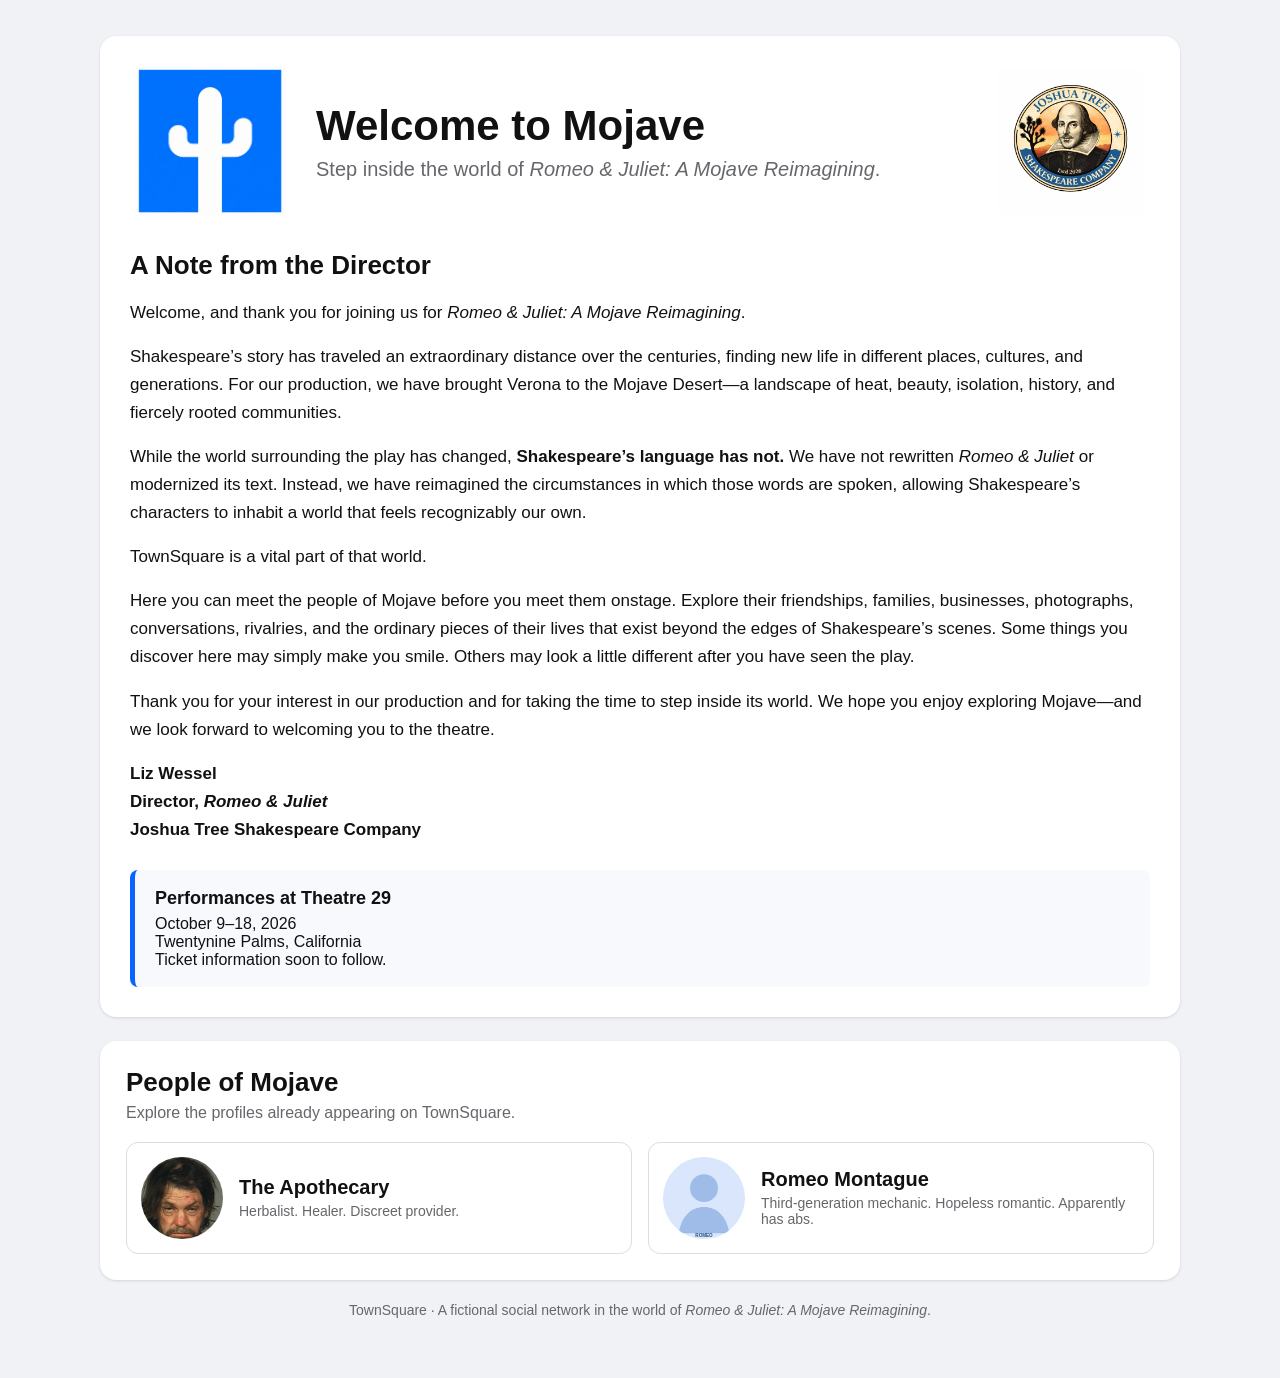
==== index.html @ bbc2aeb8 "Add files via upload" ====
<!doctype html>
<html lang="en">
<head>
<meta charset="utf-8">
<meta name="viewport" content="width=device-width,initial-scale=1">
<title>TownSquare | Welcome to Mojave</title>
<style>
*{box-sizing:border-box}
body{margin:0;font-family:-apple-system,BlinkMacSystemFont,"Segoe UI",Roboto,Arial,sans-serif;background:#f0f2f5;color:#111}
a{text-decoration:none;color:inherit}
.page{max-width:1120px;margin:0 auto;padding:36px 20px 60px}
.hero{background:#fff;border-radius:16px;box-shadow:0 1px 3px rgba(0,0,0,.12);overflow:hidden;margin-bottom:24px}
.hero-top{display:grid;grid-template-columns:160px 1fr 160px;gap:26px;align-items:center;padding:30px}
.logo-wrap,.jtsc-logo-wrap{display:flex;align-items:center;justify-content:center}
.logo-wrap img{width:150px;height:150px;object-fit:cover}.jtsc-logo-wrap img{width:145px;height:145px;object-fit:contain}
.hero-copy h1{font-size:42px;margin:0 0 8px}
.hero-copy p{font-size:20px;color:#65676b;margin:0}
.statement{padding:0 30px 30px}
.statement h2{font-size:26px;margin:4px 0 18px}
.statement p{font-size:17px;line-height:1.65;margin:0 0 16px}
.signature{margin-top:20px;font-weight:700}
.performance{margin-top:26px;padding:18px 20px;background:#f7f9fc;border-left:5px solid #0866ff;border-radius:8px}
.performance strong{display:block;font-size:18px;margin-bottom:6px}
.people{background:#fff;border-radius:16px;box-shadow:0 1px 3px rgba(0,0,0,.12);padding:26px}
.people h2{font-size:26px;margin:0 0 6px}
.people-intro{color:#65676b;margin:0 0 20px}
.profile-grid{display:grid;grid-template-columns:repeat(2,minmax(0,1fr));gap:16px}
.profile-card{display:flex;align-items:center;gap:16px;padding:14px;border:1px solid #dadde1;border-radius:12px;background:#fff;transition:transform .15s ease,box-shadow .15s ease}
.profile-card:hover{transform:translateY(-2px);box-shadow:0 4px 12px rgba(0,0,0,.10)}
.profile-card img{width:82px;height:82px;border-radius:50%;object-fit:cover}
.profile-card .name{font-size:20px;font-weight:800}
.profile-card .sub{display:block;margin-top:4px;color:#65676b;font-size:14px}
.footer{text-align:center;color:#65676b;font-size:14px;padding-top:22px}
@media(max-width:720px){
.hero-top{grid-template-columns:1fr;text-align:center}
.logo-wrap img{width:130px;height:130px}.jtsc-logo-wrap img{width:125px;height:125px}
.hero-copy h1{font-size:34px}
.statement{padding:0 20px 24px}
.profile-grid{grid-template-columns:1fr}
}
</style>
</head>
<body>
<main class="page">

<section class="hero">
<div class="hero-top">
<div class="logo-wrap">
<img src="assets/townsquare-logo.png" alt="TownSquare logo">
</div>
<div class="hero-copy">
<h1>Welcome to Mojave</h1>
<p>Step inside the world of <i>Romeo &amp; Juliet: A Mojave Reimagining</i>.</p>
</div>
<div class="jtsc-logo-wrap">
<img src="assets/jtsc-logo.png" alt="Joshua Tree Shakespeare Company logo">
</div>
</div>

<div class="statement">
<h2>A Note from the Director</h2>

<p>Welcome, and thank you for joining us for <i>Romeo &amp; Juliet: A Mojave Reimagining</i>.</p>

<p>Shakespeare’s story has traveled an extraordinary distance over the centuries, finding new life in different places, cultures, and generations. For our production, we have brought Verona to the Mojave Desert—a landscape of heat, beauty, isolation, history, and fiercely rooted communities.</p>

<p>While the world surrounding the play has changed, <strong>Shakespeare’s language has not.</strong> We have not rewritten <i>Romeo &amp; Juliet</i> or modernized its text. Instead, we have reimagined the circumstances in which those words are spoken, allowing Shakespeare’s characters to inhabit a world that feels recognizably our own.</p>

<p>TownSquare is a vital part of that world.</p>

<p>Here you can meet the people of Mojave before you meet them onstage. Explore their friendships, families, businesses, photographs, conversations, rivalries, and the ordinary pieces of their lives that exist beyond the edges of Shakespeare’s scenes. Some things you discover here may simply make you smile. Others may look a little different after you have seen the play.</p>

<p>Thank you for your interest in our production and for taking the time to step inside its world. We hope you enjoy exploring Mojave—and we look forward to welcoming you to the theatre.</p>

<p class="signature">Liz Wessel<br>Director, <i>Romeo &amp; Juliet</i><br>Joshua Tree Shakespeare Company</p>

<div class="performance">
<strong>Performances at Theatre 29</strong>
October 9–18, 2026<br>
Twentynine Palms, California<br>
Ticket information soon to follow.
</div>
</div>
</section>

<section class="people">
<h2>People of Mojave</h2>
<p class="people-intro">Explore the profiles already appearing on TownSquare.</p>

<div class="profile-grid">
<a class="profile-card" href="profiles/apothecary/">
<img src="assets/apothecary-profile.jpg" alt="The Apothecary">
<div>
<span class="name">The Apothecary</span>
<span class="sub">Herbalist. Healer. Discreet provider.</span>
</div>
</a>

<a class="profile-card" href="profiles/romeo-montague/">
<img src="assets/romeo-profile-placeholder.svg" alt="Romeo Montague placeholder">
<div>
<span class="name">Romeo Montague</span>
<span class="sub">Third-generation mechanic. Hopeless romantic. Apparently has abs.</span>
</div>
</a>
</div>
</section>

<div class="footer">TownSquare · A fictional social network in the world of <i>Romeo &amp; Juliet: A Mojave Reimagining</i>.</div>
</main>
</body>
</html>
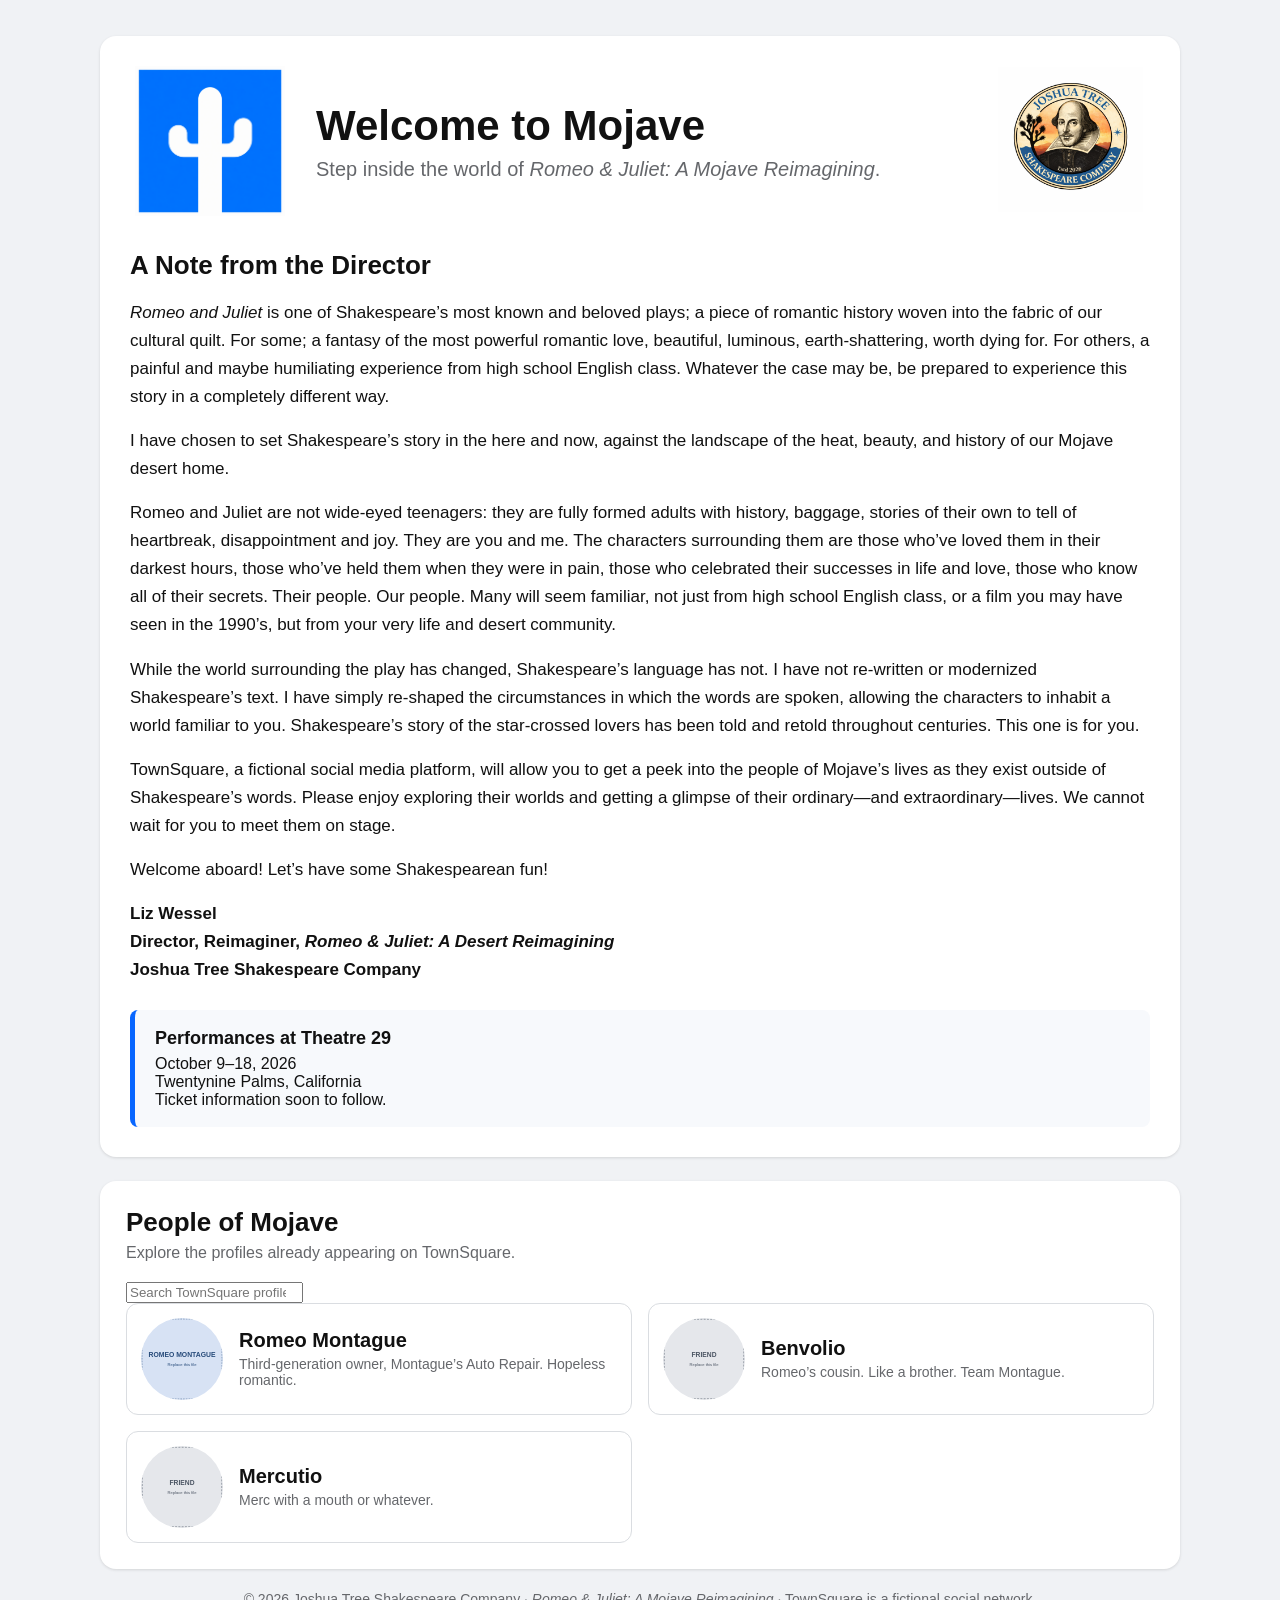
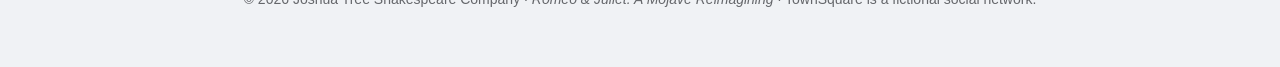
==== commit bd635d66: "Add files via upload" ====
--- a/index.html
+++ b/index.html
@@ -52,28 +52,18 @@
 <h1>Welcome to Mojave</h1>
 <p>Step inside the world of <i>Romeo &amp; Juliet: A Mojave Reimagining</i>.</p>
 </div>
-<div class="jtsc-logo-wrap">
-<img src="assets/jtsc-logo.png" alt="Joshua Tree Shakespeare Company logo">
-</div>
+<div class="jtsc-logo-wrap"><a href="https://joshuatreeshakespeare.org/" aria-label="Joshua Tree Shakespeare Company home"><img src="assets/jtsc-logo.png" alt="Joshua Tree Shakespeare Company logo"></a></div>
 </div>
 
 <div class="statement">
 <h2>A Note from the Director</h2>
-
-<p>Welcome, and thank you for joining us for <i>Romeo &amp; Juliet: A Mojave Reimagining</i>.</p>
-
-<p>Shakespeare’s story has traveled an extraordinary distance over the centuries, finding new life in different places, cultures, and generations. For our production, we have brought Verona to the Mojave Desert—a landscape of heat, beauty, isolation, history, and fiercely rooted communities.</p>
-
-<p>While the world surrounding the play has changed, <strong>Shakespeare’s language has not.</strong> We have not rewritten <i>Romeo &amp; Juliet</i> or modernized its text. Instead, we have reimagined the circumstances in which those words are spoken, allowing Shakespeare’s characters to inhabit a world that feels recognizably our own.</p>
-
-<p>TownSquare is a vital part of that world.</p>
-
-<p>Here you can meet the people of Mojave before you meet them onstage. Explore their friendships, families, businesses, photographs, conversations, rivalries, and the ordinary pieces of their lives that exist beyond the edges of Shakespeare’s scenes. Some things you discover here may simply make you smile. Others may look a little different after you have seen the play.</p>
-
-<p>Thank you for your interest in our production and for taking the time to step inside its world. We hope you enjoy exploring Mojave—and we look forward to welcoming you to the theatre.</p>
-
-<p class="signature">Liz Wessel<br>Director, <i>Romeo &amp; Juliet</i><br>Joshua Tree Shakespeare Company</p>
-
+<p><i>Romeo and Juliet</i> is one of Shakespeare’s most known and beloved plays; a piece of romantic history woven into the fabric of our cultural quilt. For some; a fantasy of the most powerful romantic love, beautiful, luminous, earth-shattering, worth dying for. For others, a painful and maybe humiliating experience from high school English class. Whatever the case may be, be prepared to experience this story in a completely different way.</p>
+<p>I have chosen to set Shakespeare’s story in the here and now, against the landscape of the heat, beauty, and history of our Mojave desert home.</p>
+<p>Romeo and Juliet are not wide-eyed teenagers: they are fully formed adults with history, baggage, stories of their own to tell of heartbreak, disappointment and joy. They are you and me. The characters surrounding them are those who’ve loved them in their darkest hours, those who’ve held them when they were in pain, those who celebrated their successes in life and love, those who know all of their secrets. Their people. Our people. Many will seem familiar, not just from high school English class, or a film you may have seen in the 1990’s, but from your very life and desert community.</p>
+<p>While the world surrounding the play has changed, Shakespeare’s language has not. I have not re-written or modernized Shakespeare’s text. I have simply re-shaped the circumstances in which the words are spoken, allowing the characters to inhabit a world familiar to you. Shakespeare’s story of the star-crossed lovers has been told and retold throughout centuries. This one is for you.</p>
+<p>TownSquare, a fictional social media platform, will allow you to get a peek into the people of Mojave’s lives as they exist outside of Shakespeare’s words. Please enjoy exploring their worlds and getting a glimpse of their ordinary—and extraordinary—lives. We cannot wait for you to meet them on stage.</p>
+<p>Welcome aboard! Let’s have some Shakespearean fun!</p>
+<p class="signature">Liz Wessel<br>Director, Reimaginer, <i>Romeo &amp; Juliet: A Desert Reimagining</i><br>Joshua Tree Shakespeare Company</p>
 <div class="performance">
 <strong>Performances at Theatre 29</strong>
 October 9–18, 2026<br>
@@ -85,28 +75,16 @@
 
 <section class="people">
 <h2>People of Mojave</h2>
-<p class="people-intro">Explore the profiles already appearing on TownSquare.</p>
+<p class="people-intro">Explore the profiles already appearing on TownSquare.</p><input class="search landing-search" type="search" placeholder="Search TownSquare profiles and press Return" aria-label="Search TownSquare">
 
 <div class="profile-grid">
-<a class="profile-card" href="profiles/apothecary/">
-<img src="assets/apothecary-profile.jpg" alt="The Apothecary">
-<div>
-<span class="name">The Apothecary</span>
-<span class="sub">Herbalist. Healer. Discreet provider.</span>
-</div>
-</a>
-
-<a class="profile-card" href="profiles/romeo-montague/">
-<img src="assets/romeo-profile-placeholder.svg" alt="Romeo Montague placeholder">
-<div>
-<span class="name">Romeo Montague</span>
-<span class="sub">Third-generation mechanic. Hopeless romantic. Apparently has abs.</span>
-</div>
-</a>
+<a class="profile-card" href="profiles/romeo-montague/"><img src="assets/romeo-profile.svg" alt="Romeo Montague"><div><span class="name">Romeo Montague</span><span class="sub">Third-generation owner, Montague’s Auto Repair. Hopeless romantic.</span></div></a>
+<a class="profile-card" href="profiles/benvolio/"><img src="assets/friend-placeholder.svg" alt="Benvolio"><div><span class="name">Benvolio</span><span class="sub">Romeo’s cousin. Like a brother. Team Montague.</span></div></a>
+<a class="profile-card" href="profiles/mercutio/"><img src="assets/friend-placeholder.svg" alt="Mercutio"><div><span class="name">Mercutio</span><span class="sub">Merc with a mouth or whatever.</span></div></a>
 </div>
 </section>
 
-<div class="footer">TownSquare · A fictional social network in the world of <i>Romeo &amp; Juliet: A Mojave Reimagining</i>.</div>
+<div class="footer">© 2026 Joshua Tree Shakespeare Company · <i>Romeo &amp; Juliet: A Mojave Reimagining</i> · TownSquare is a fictional social network.</div>
 </main>
-</body>
+<script src="js/townsquare.js"></script></body>
 </html>
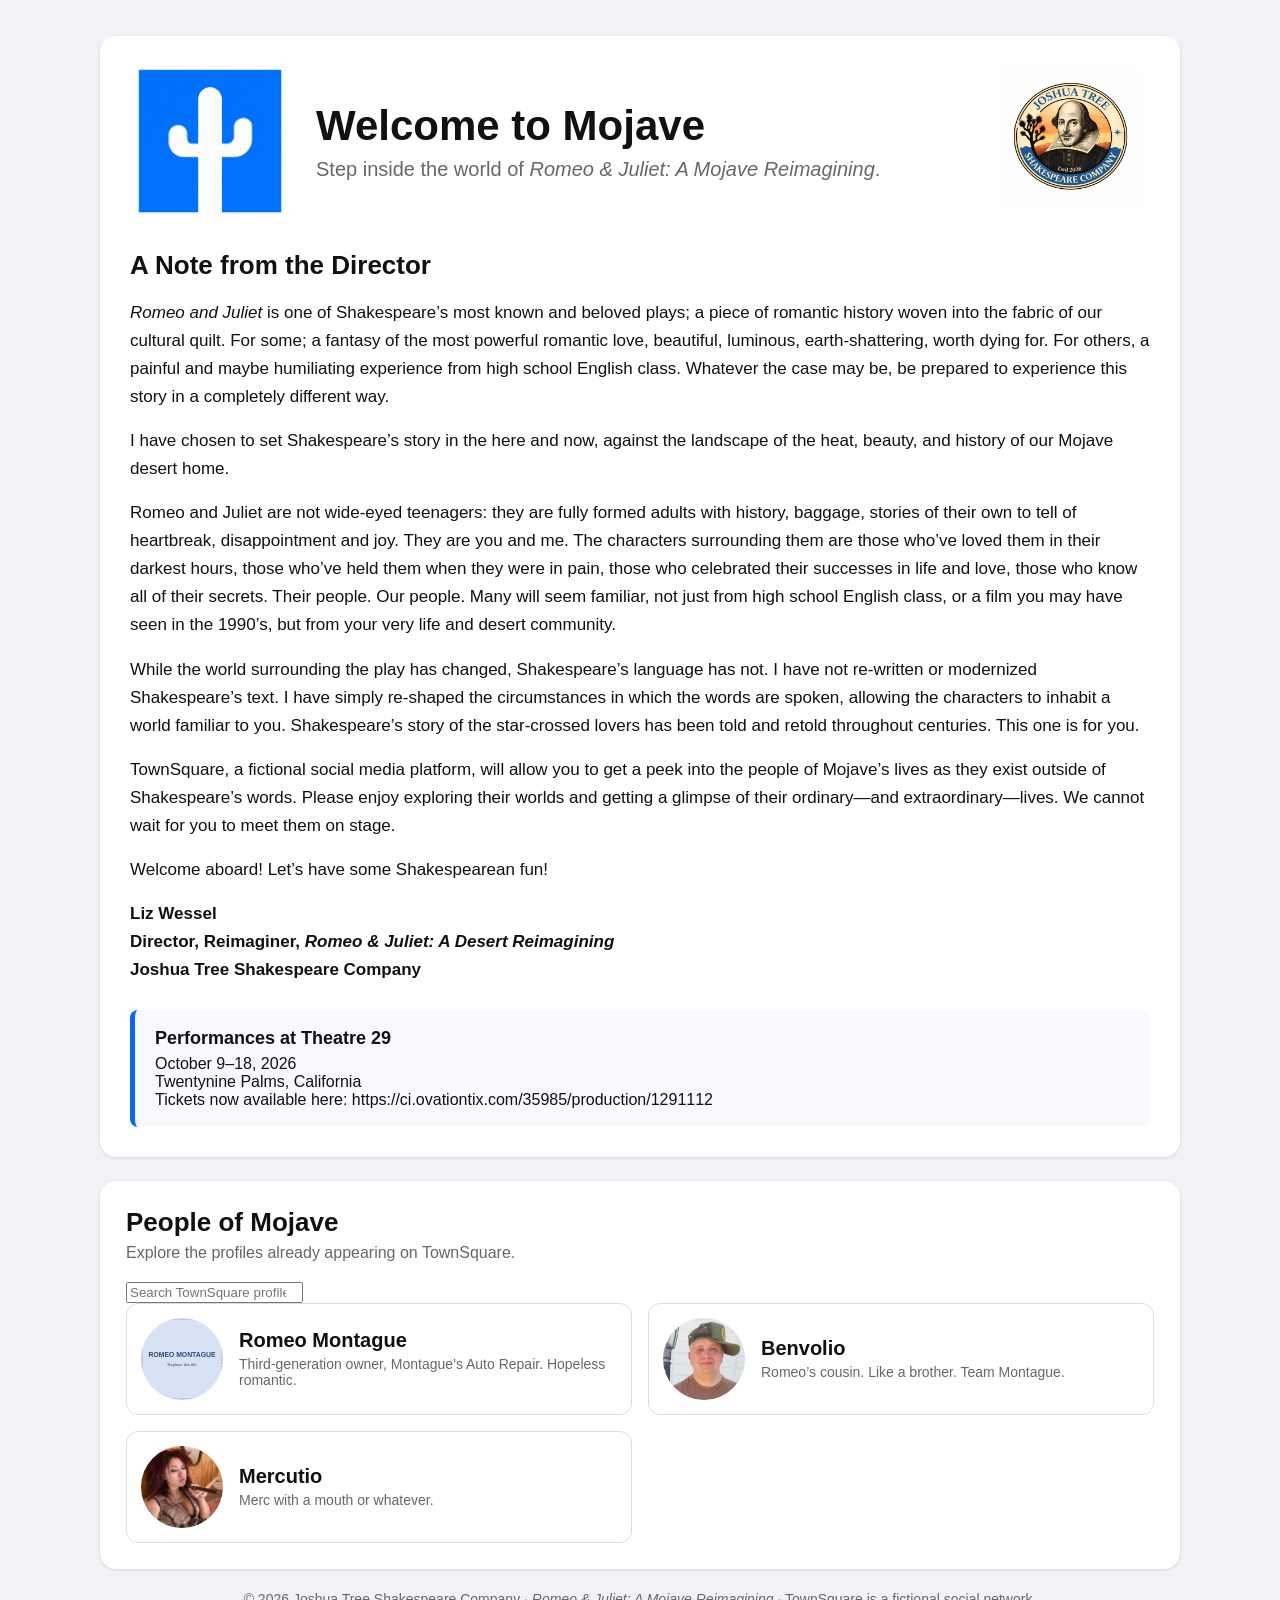
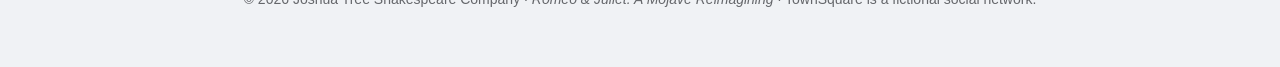
==== commit 2a984720: "Add files via upload" ====
--- a/index.html
+++ b/index.html
@@ -68,7 +68,7 @@
 <strong>Performances at Theatre 29</strong>
 October 9–18, 2026<br>
 Twentynine Palms, California<br>
-Ticket information soon to follow.
+Tickets now available here: <a href="https://ci.ovationtix.com/35985/production/1291112" target="_blank" rel="noopener">https://ci.ovationtix.com/35985/production/1291112</a>
 </div>
 </div>
 </section>
@@ -79,8 +79,8 @@
 
 <div class="profile-grid">
 <a class="profile-card" href="profiles/romeo-montague/"><img src="assets/romeo-profile.svg" alt="Romeo Montague"><div><span class="name">Romeo Montague</span><span class="sub">Third-generation owner, Montague’s Auto Repair. Hopeless romantic.</span></div></a>
-<a class="profile-card" href="profiles/benvolio/"><img src="assets/friend-placeholder.svg" alt="Benvolio"><div><span class="name">Benvolio</span><span class="sub">Romeo’s cousin. Like a brother. Team Montague.</span></div></a>
-<a class="profile-card" href="profiles/mercutio/"><img src="assets/friend-placeholder.svg" alt="Mercutio"><div><span class="name">Mercutio</span><span class="sub">Merc with a mouth or whatever.</span></div></a>
+<a class="profile-card" href="profiles/benvolio/"><img src="assets/benvolio-profile.jpg" alt="Benvolio"><div><span class="name">Benvolio</span><span class="sub">Romeo’s cousin. Like a brother. Team Montague.</span></div></a>
+<a class="profile-card" href="profiles/mercutio/"><img src="assets/mercutio-profile.jpg" alt="Mercutio"><div><span class="name">Mercutio</span><span class="sub">Merc with a mouth or whatever.</span></div></a>
 </div>
 </section>
 
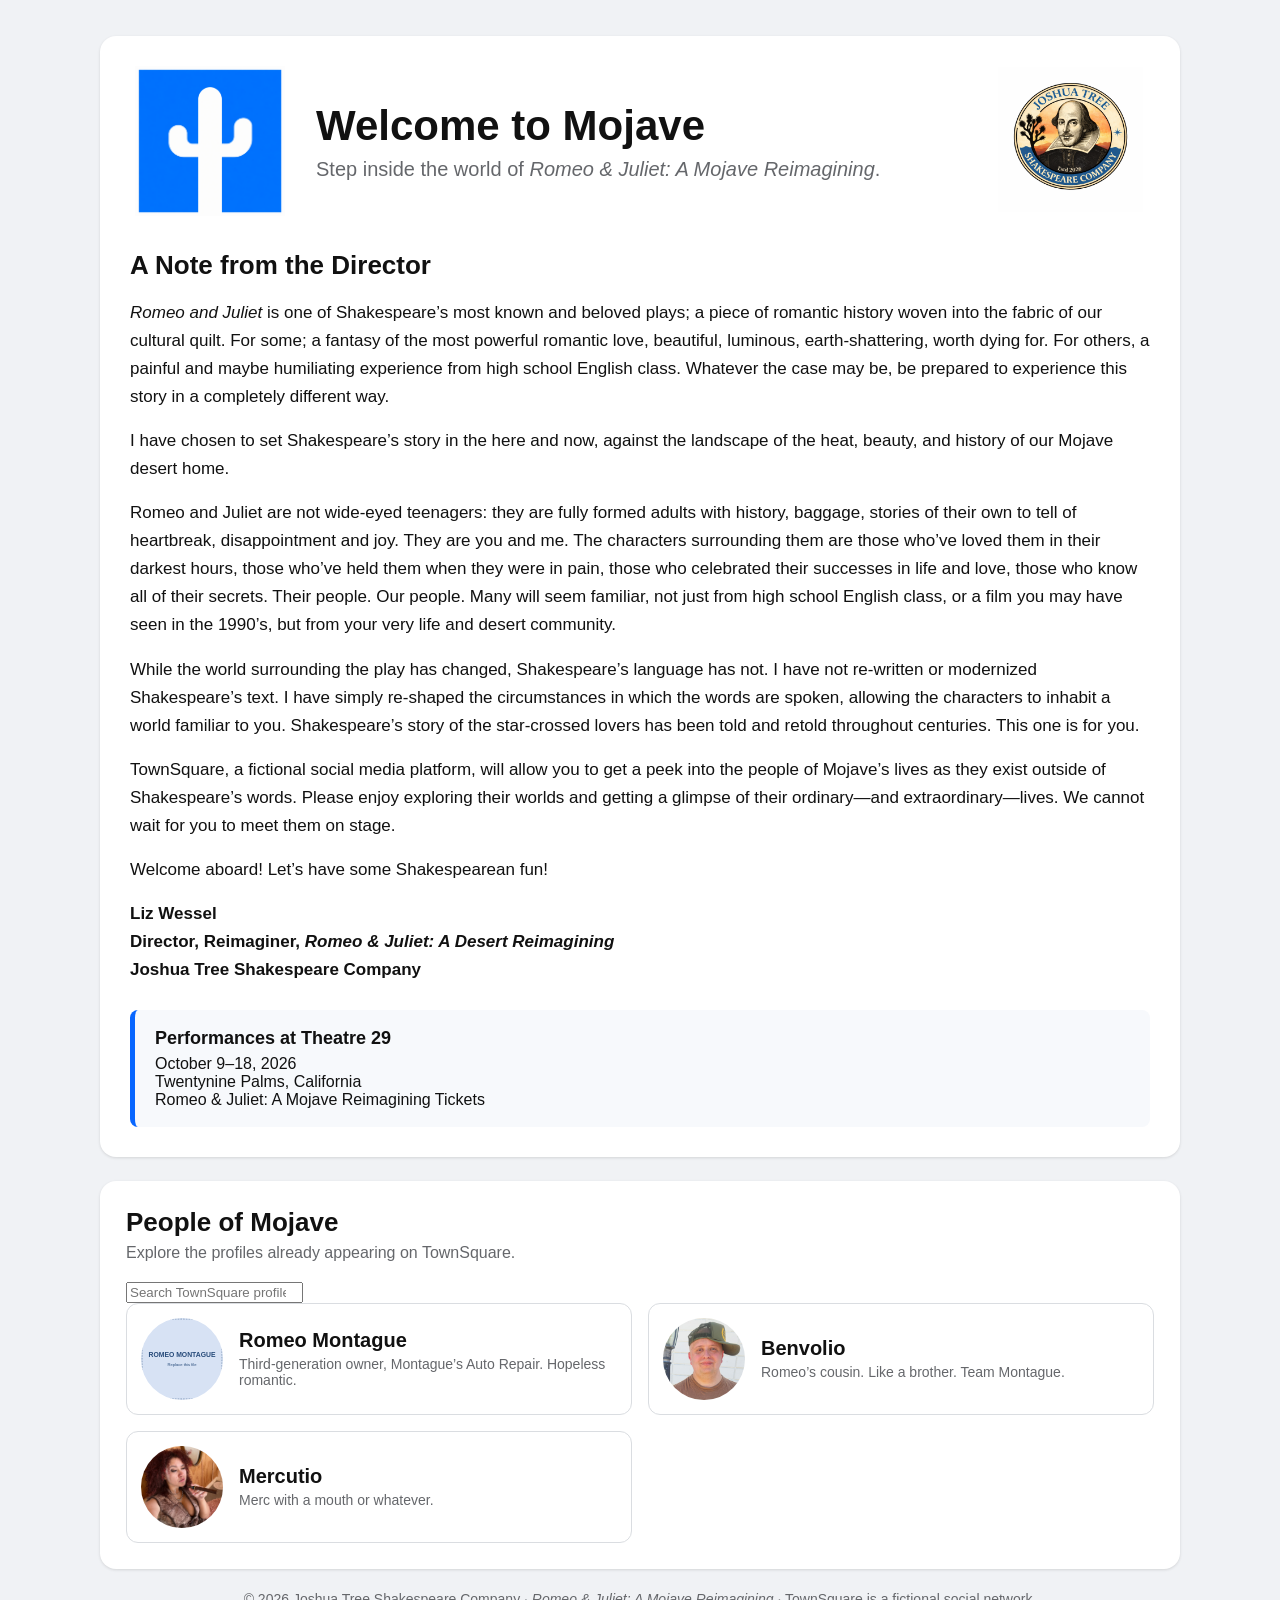
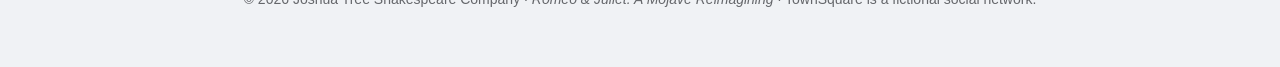
==== commit 0c810d59: "Add files via upload" ====
--- a/index.html
+++ b/index.html
@@ -68,7 +68,7 @@
 <strong>Performances at Theatre 29</strong>
 October 9–18, 2026<br>
 Twentynine Palms, California<br>
-Tickets now available here: <a href="https://ci.ovationtix.com/35985/production/1291112" target="_blank" rel="noopener">https://ci.ovationtix.com/35985/production/1291112</a>
+<a href="https://ci.ovationtix.com/35985/production/1291112" target="_blank" rel="noopener">Romeo &amp; Juliet: A Mojave Reimagining Tickets</a>
 </div>
 </div>
 </section>
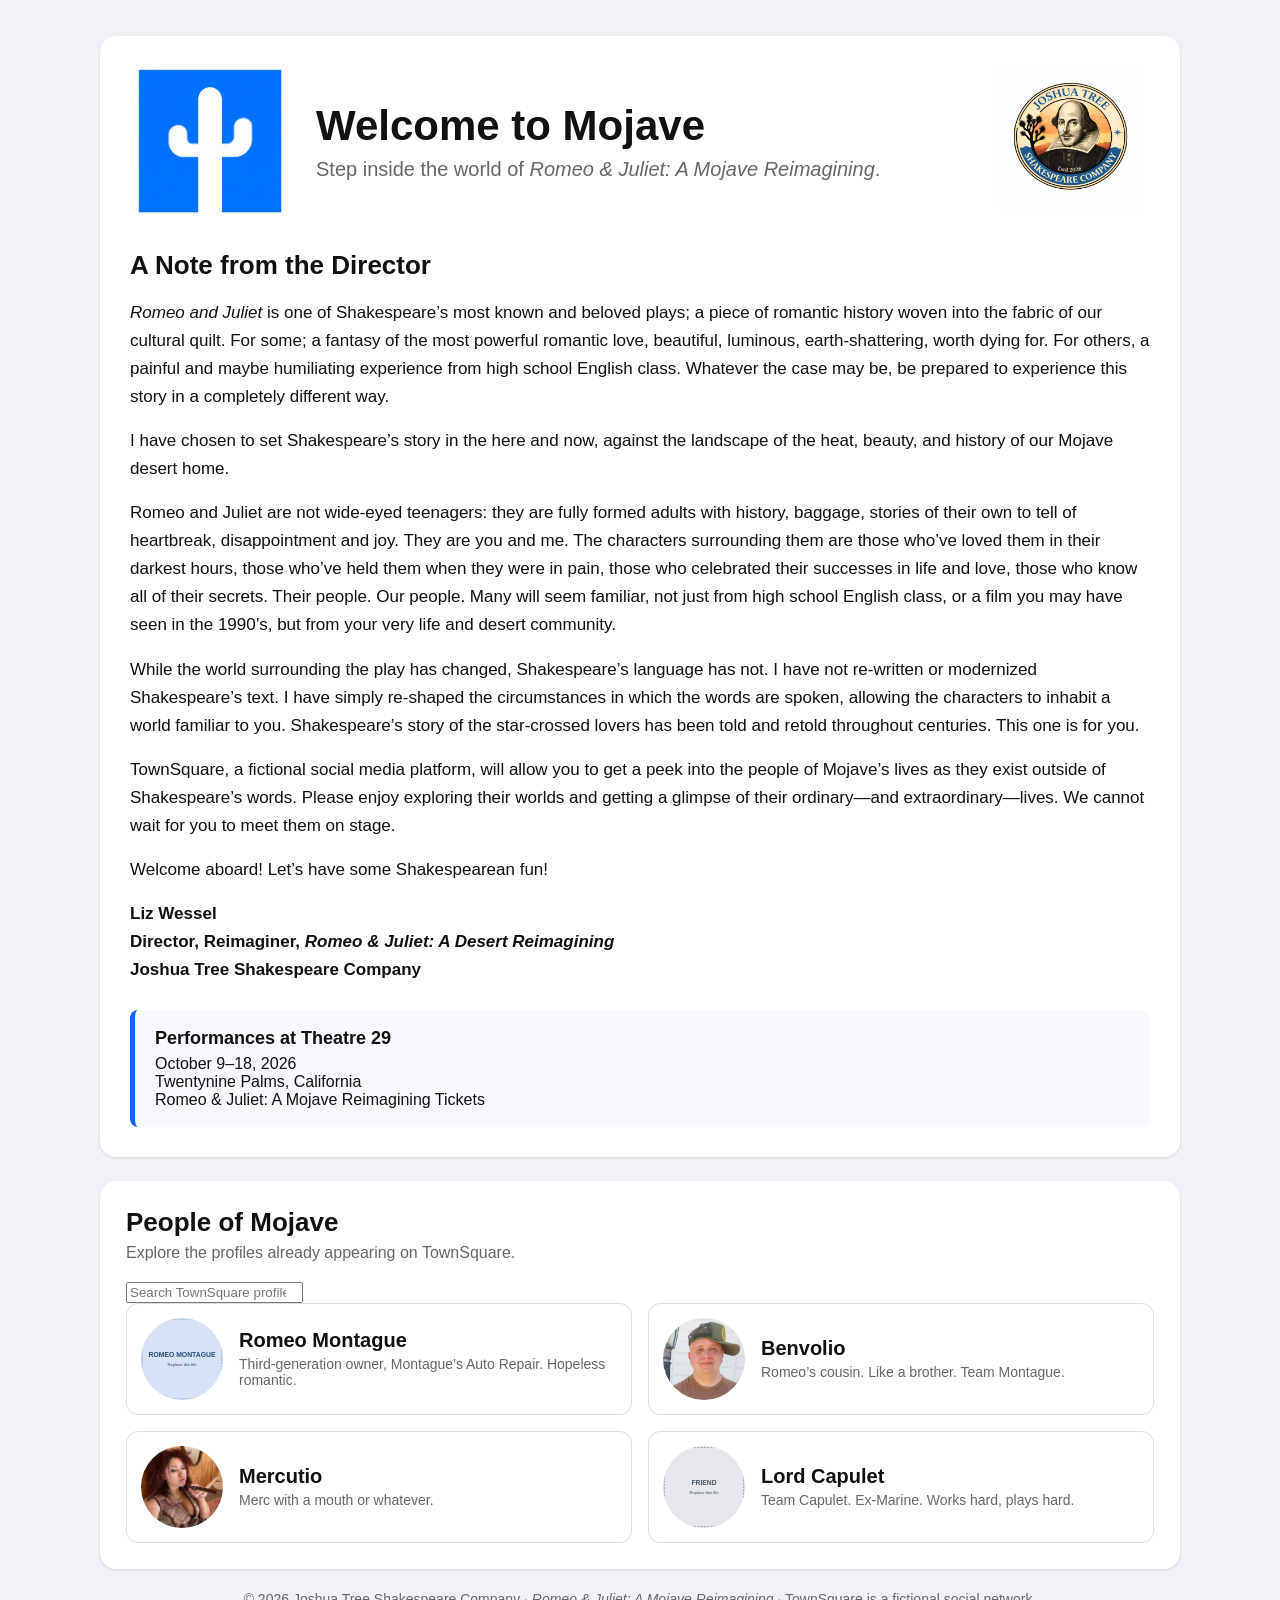
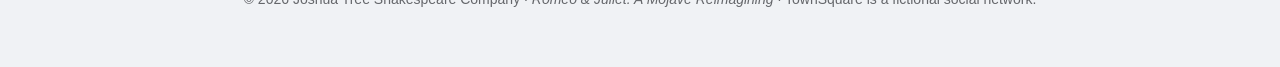
==== commit ef03819f: "Add files via upload" ====
--- a/index.html
+++ b/index.html
@@ -81,6 +81,8 @@
 <a class="profile-card" href="profiles/romeo-montague/"><img src="assets/romeo-profile.svg" alt="Romeo Montague"><div><span class="name">Romeo Montague</span><span class="sub">Third-generation owner, Montague’s Auto Repair. Hopeless romantic.</span></div></a>
 <a class="profile-card" href="profiles/benvolio/"><img src="assets/benvolio-profile.jpg" alt="Benvolio"><div><span class="name">Benvolio</span><span class="sub">Romeo’s cousin. Like a brother. Team Montague.</span></div></a>
 <a class="profile-card" href="profiles/mercutio/"><img src="assets/mercutio-profile.jpg" alt="Mercutio"><div><span class="name">Mercutio</span><span class="sub">Merc with a mouth or whatever.</span></div></a>
+
+<a class="profile-card" href="profiles/lord-capulet/"><img src="assets/friend-placeholder.svg" alt="Lord Capulet"><div><span class="name">Lord Capulet</span><span class="sub">Team Capulet. Ex-Marine. Works hard, plays hard.</span></div></a>
 </div>
 </section>
 
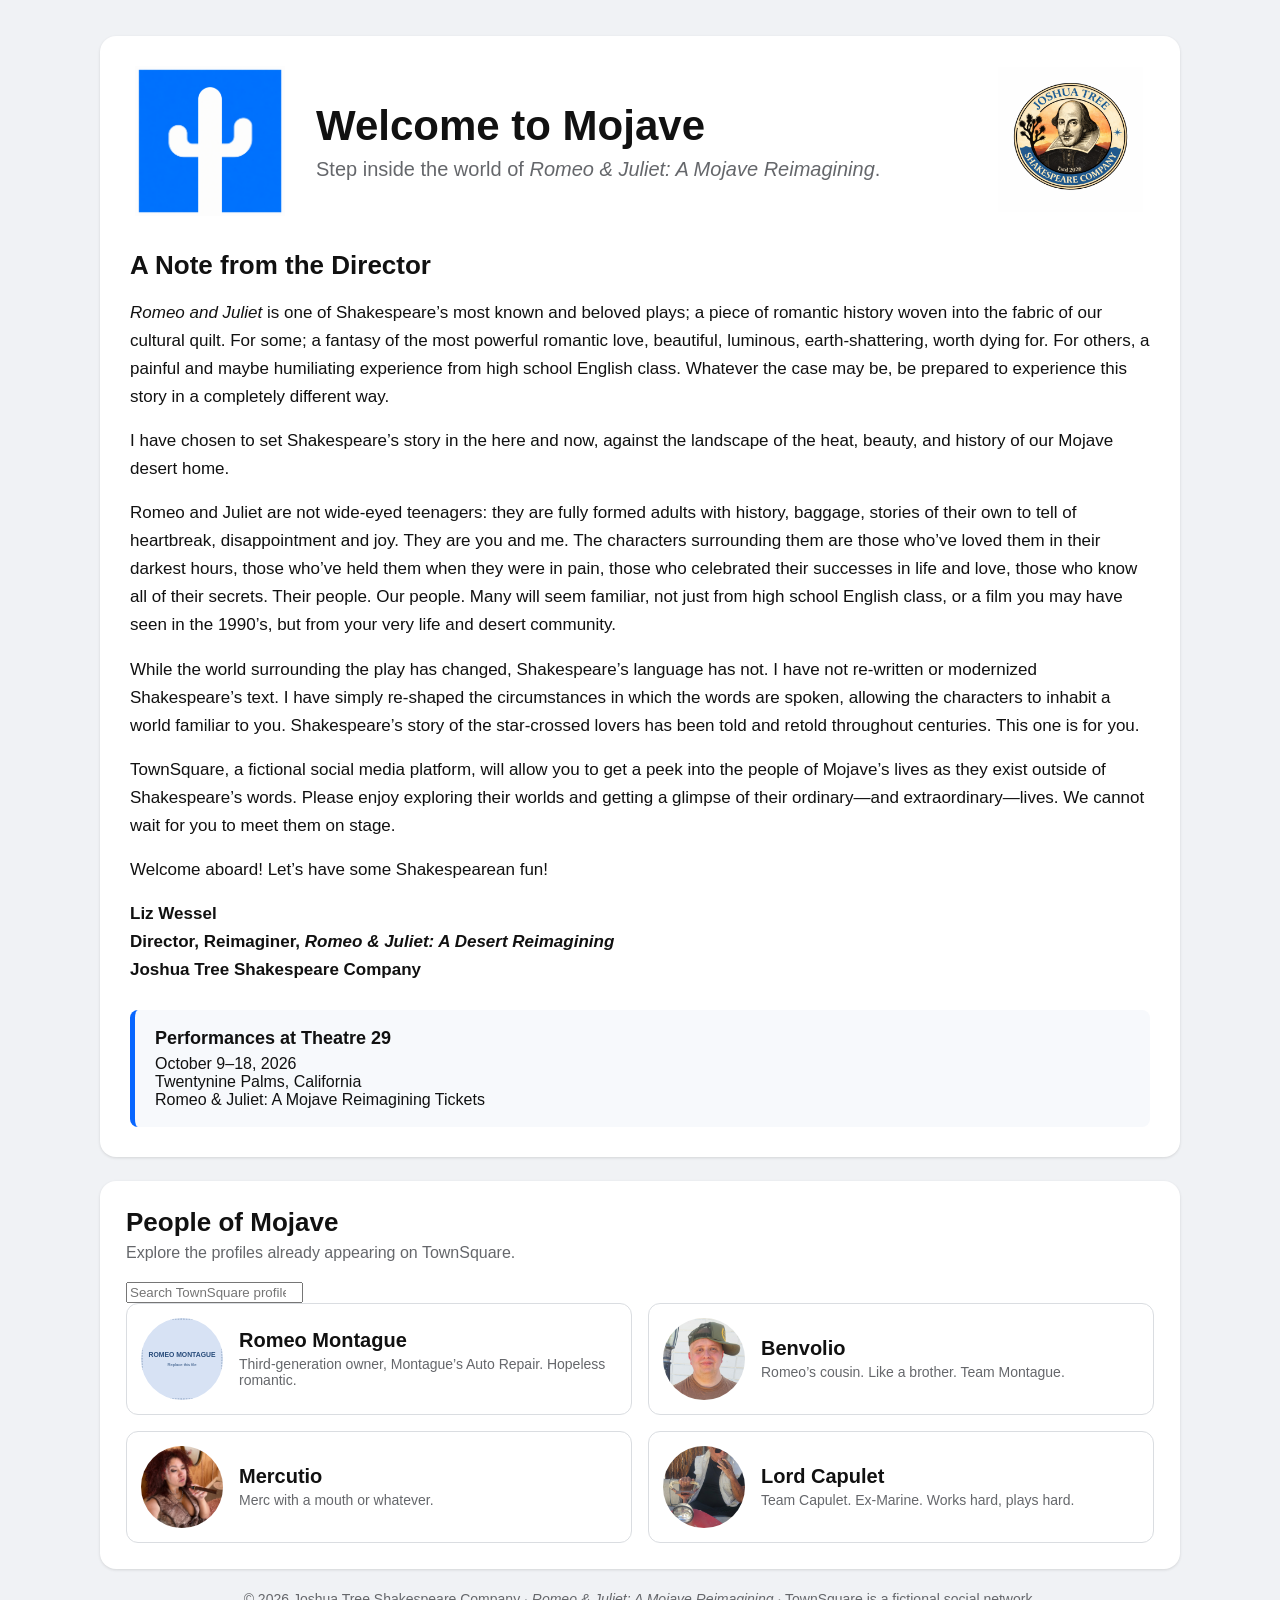
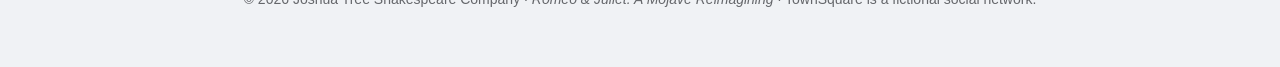
==== commit 273642e7: "Add files via upload" ====
--- a/index.html
+++ b/index.html
@@ -82,7 +82,7 @@
 <a class="profile-card" href="profiles/benvolio/"><img src="assets/benvolio-profile.jpg" alt="Benvolio"><div><span class="name">Benvolio</span><span class="sub">Romeo’s cousin. Like a brother. Team Montague.</span></div></a>
 <a class="profile-card" href="profiles/mercutio/"><img src="assets/mercutio-profile.jpg" alt="Mercutio"><div><span class="name">Mercutio</span><span class="sub">Merc with a mouth or whatever.</span></div></a>
 
-<a class="profile-card" href="profiles/lord-capulet/"><img src="assets/friend-placeholder.svg" alt="Lord Capulet"><div><span class="name">Lord Capulet</span><span class="sub">Team Capulet. Ex-Marine. Works hard, plays hard.</span></div></a>
+<a class="profile-card" href="profiles/lord-capulet/"><img src="assets/lord-capulet-profile.jpg" alt="Lord Capulet"><div><span class="name">Lord Capulet</span><span class="sub">Team Capulet. Ex-Marine. Works hard, plays hard.</span></div></a>
 </div>
 </section>
 
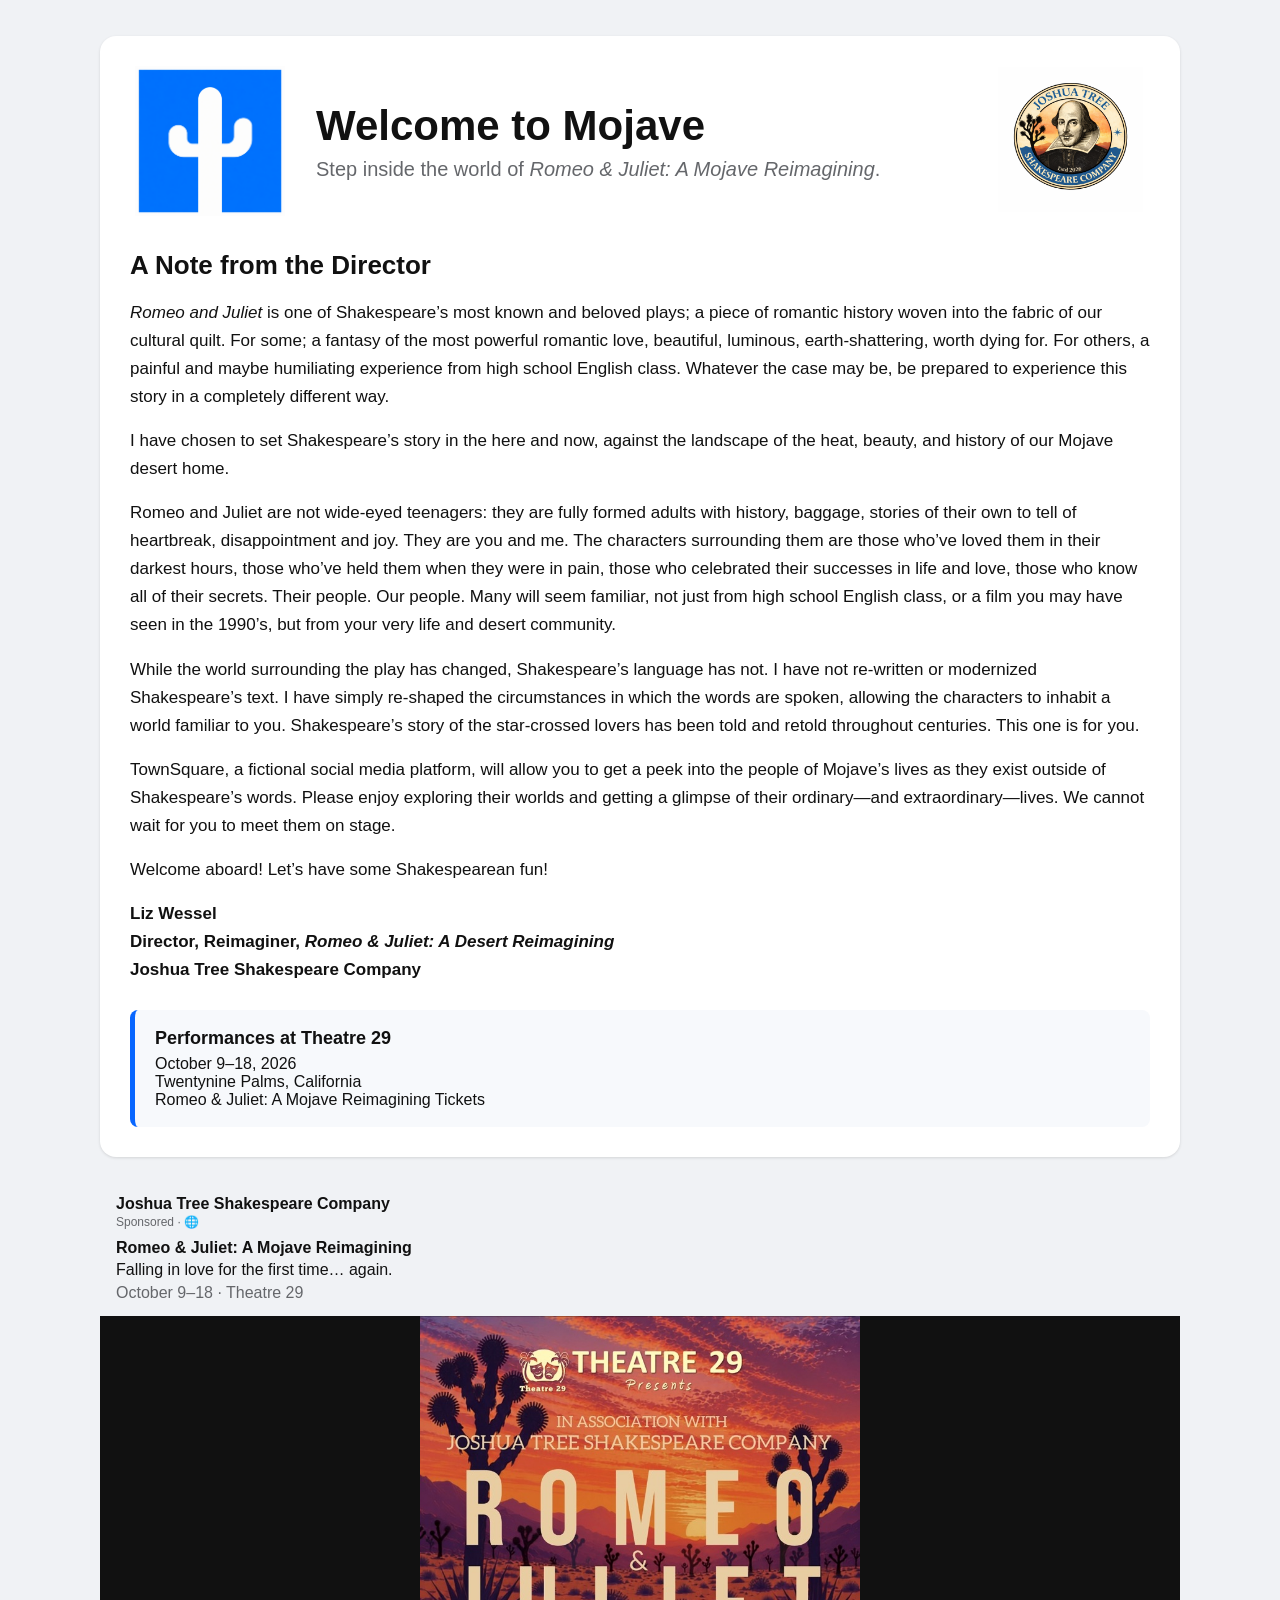
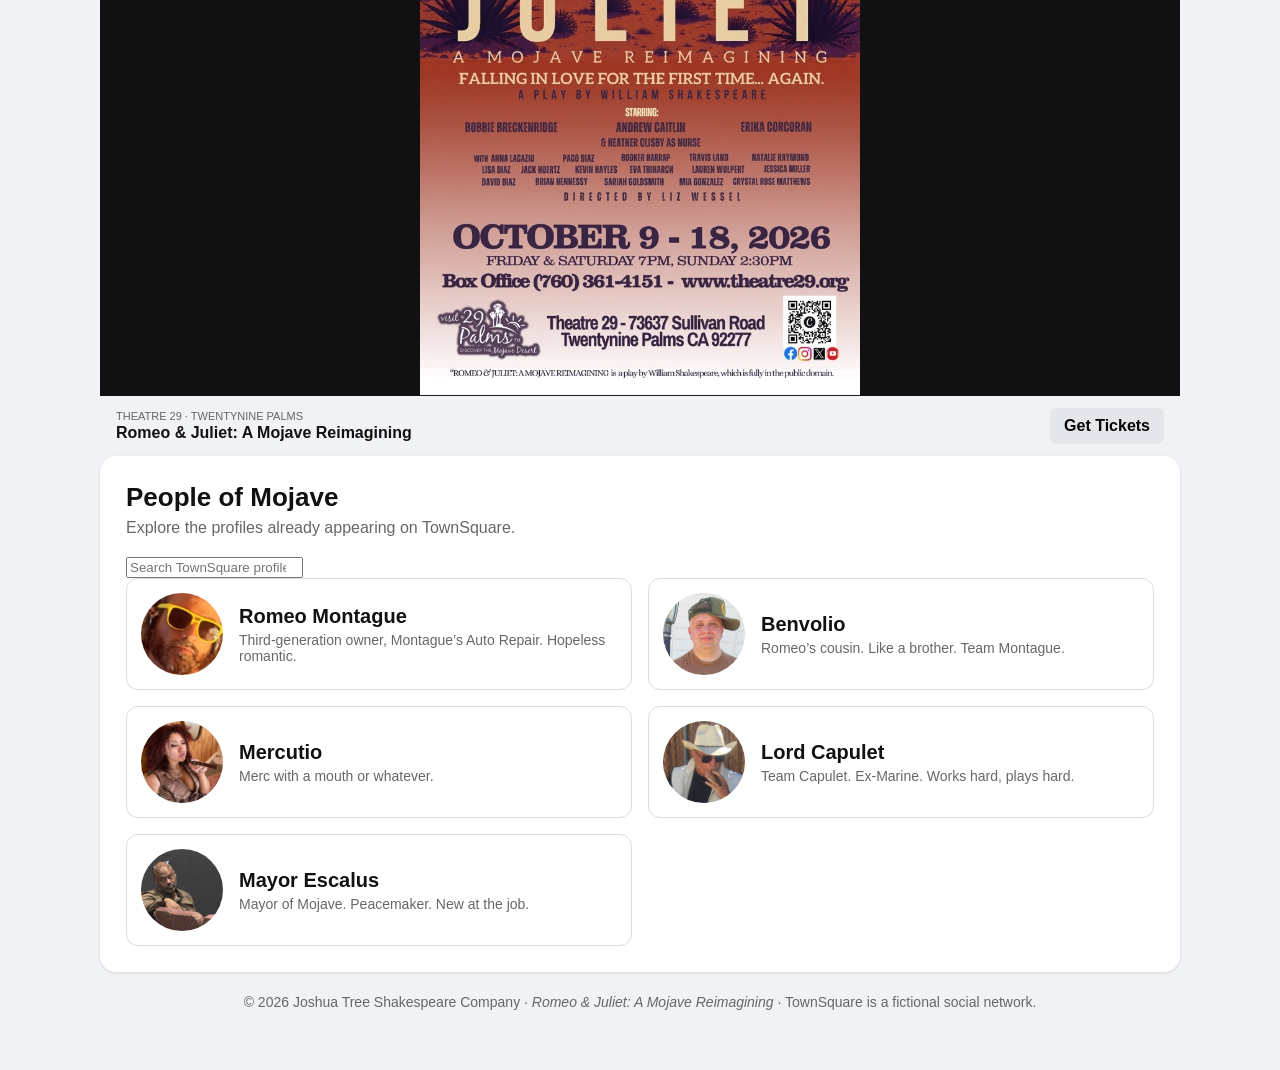
==== commit 17426114: "Add files via upload" ====
--- a/index.html
+++ b/index.html
@@ -78,11 +78,12 @@
 <p class="people-intro">Explore the profiles already appearing on TownSquare.</p><input class="search landing-search" type="search" placeholder="Search TownSquare profiles and press Return" aria-label="Search TownSquare">
 
 <div class="profile-grid">
-<a class="profile-card" href="profiles/romeo-montague/"><img src="assets/romeo-profile.svg" alt="Romeo Montague"><div><span class="name">Romeo Montague</span><span class="sub">Third-generation owner, Montague’s Auto Repair. Hopeless romantic.</span></div></a>
+<a class="profile-card" href="profiles/romeo-montague/"><img src="assets/romeo-profile.jpg" alt="Romeo Montague"><div><span class="name">Romeo Montague</span><span class="sub">Third-generation owner, Montague’s Auto Repair. Hopeless romantic.</span></div></a>
 <a class="profile-card" href="profiles/benvolio/"><img src="assets/benvolio-profile.jpg" alt="Benvolio"><div><span class="name">Benvolio</span><span class="sub">Romeo’s cousin. Like a brother. Team Montague.</span></div></a>
 <a class="profile-card" href="profiles/mercutio/"><img src="assets/mercutio-profile.jpg" alt="Mercutio"><div><span class="name">Mercutio</span><span class="sub">Merc with a mouth or whatever.</span></div></a>
 
 <a class="profile-card" href="profiles/lord-capulet/"><img src="assets/lord-capulet-profile.jpg" alt="Lord Capulet"><div><span class="name">Lord Capulet</span><span class="sub">Team Capulet. Ex-Marine. Works hard, plays hard.</span></div></a>
+<a class="profile-card" href="profiles/mayor-escalus/"><img src="assets/mayor-escalus-profile.jpg" alt="Mayor Escalus"><div><span class="name">Mayor Escalus</span><span class="sub">Mayor of Mojave. Peacemaker. New at the job.</span></div></a>
 </div>
 </section>
 
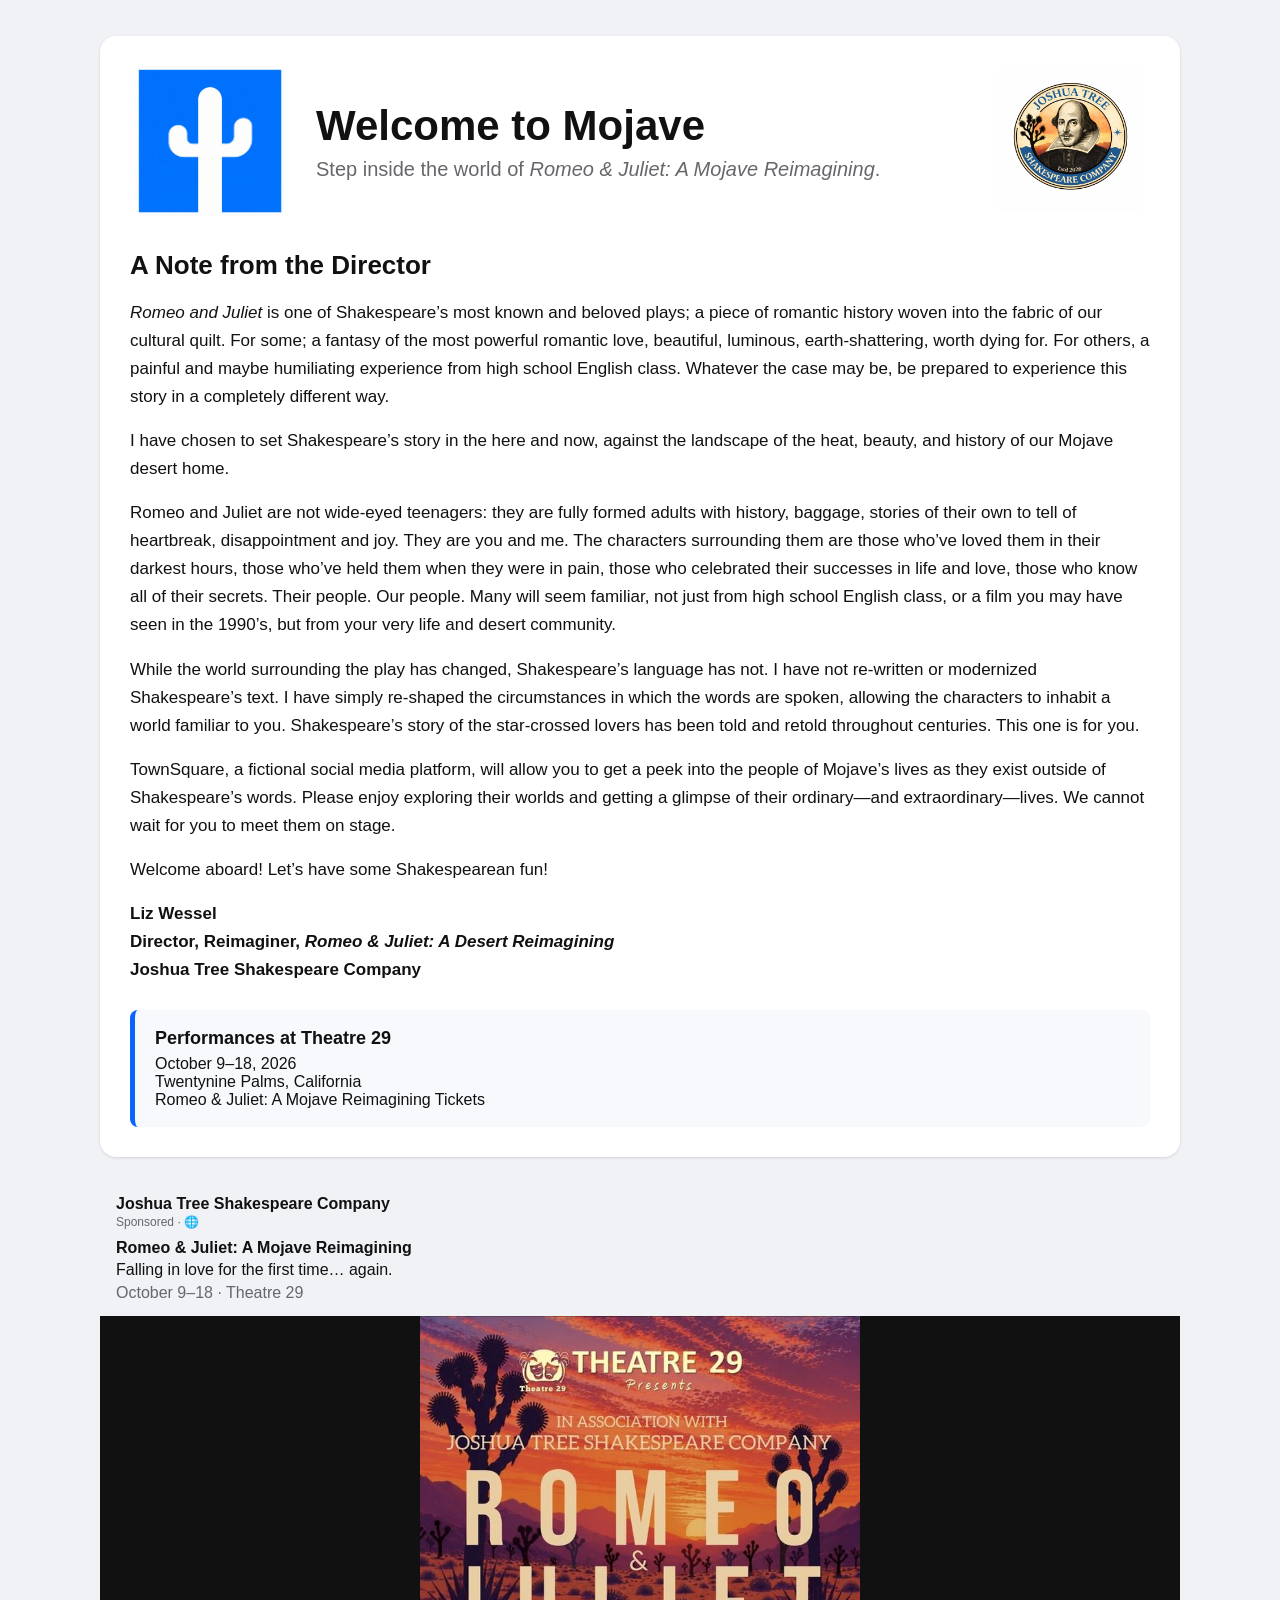
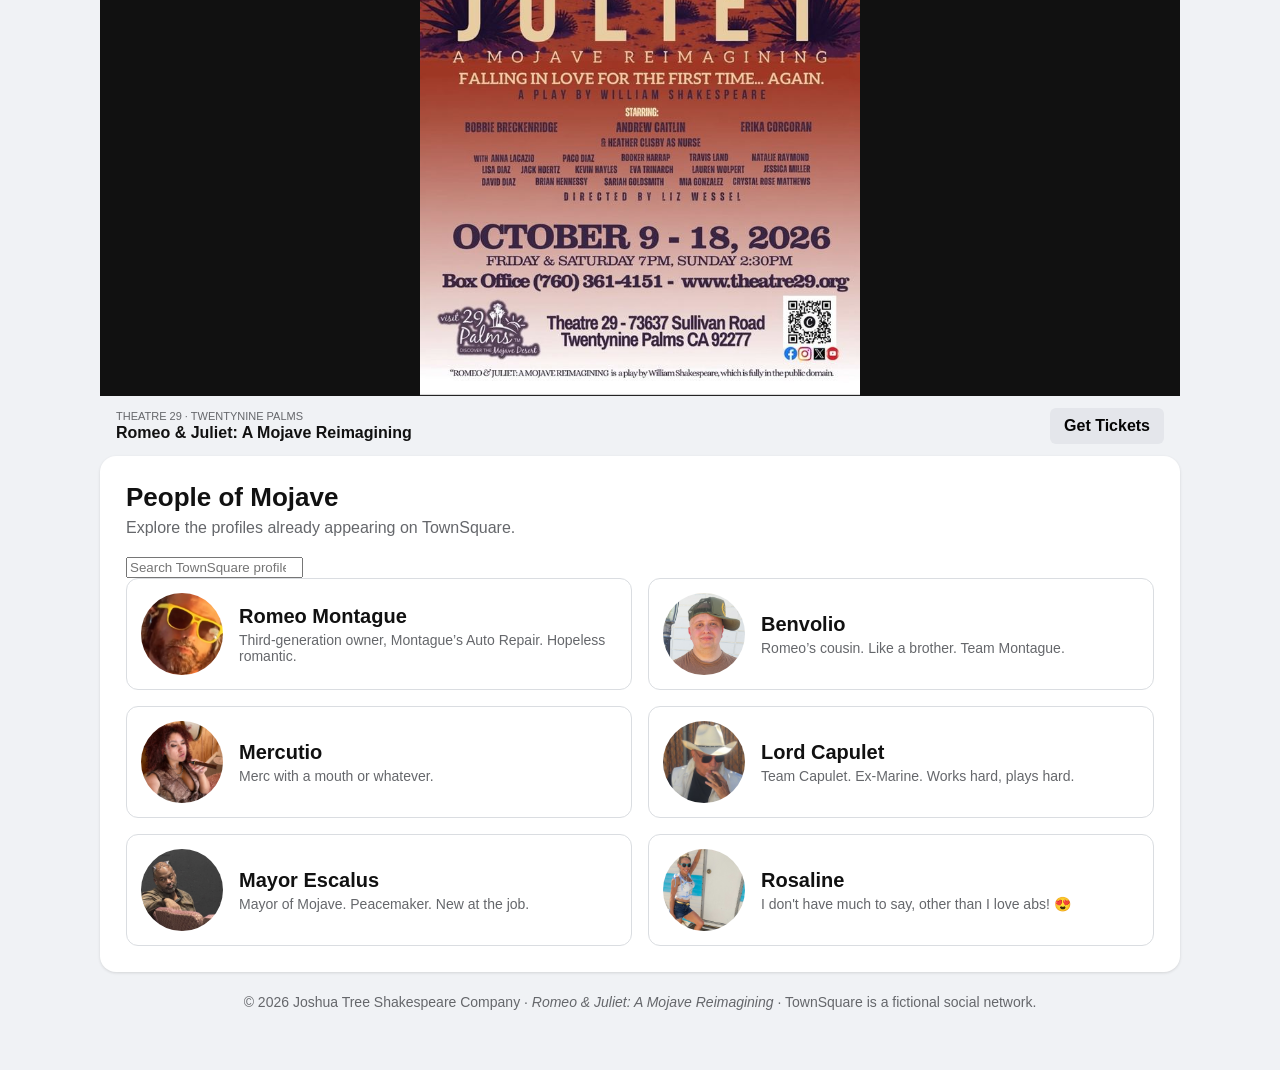
==== commit cc0ebc0d: "Add files via upload" ====
--- a/index.html
+++ b/index.html
@@ -84,6 +84,7 @@
 
 <a class="profile-card" href="profiles/lord-capulet/"><img src="assets/lord-capulet-profile.jpg" alt="Lord Capulet"><div><span class="name">Lord Capulet</span><span class="sub">Team Capulet. Ex-Marine. Works hard, plays hard.</span></div></a>
 <a class="profile-card" href="profiles/mayor-escalus/"><img src="assets/mayor-escalus-profile.jpg" alt="Mayor Escalus"><div><span class="name">Mayor Escalus</span><span class="sub">Mayor of Mojave. Peacemaker. New at the job.</span></div></a>
+<a class="profile-card" href="profiles/rosaline/"><img src="assets/rosaline-profile.jpg" alt="Rosaline"><div><span class="name">Rosaline</span><span class="sub">I don't have much to say, other than I love abs! 😍</span></div></a>
 </div>
 </section>
 
